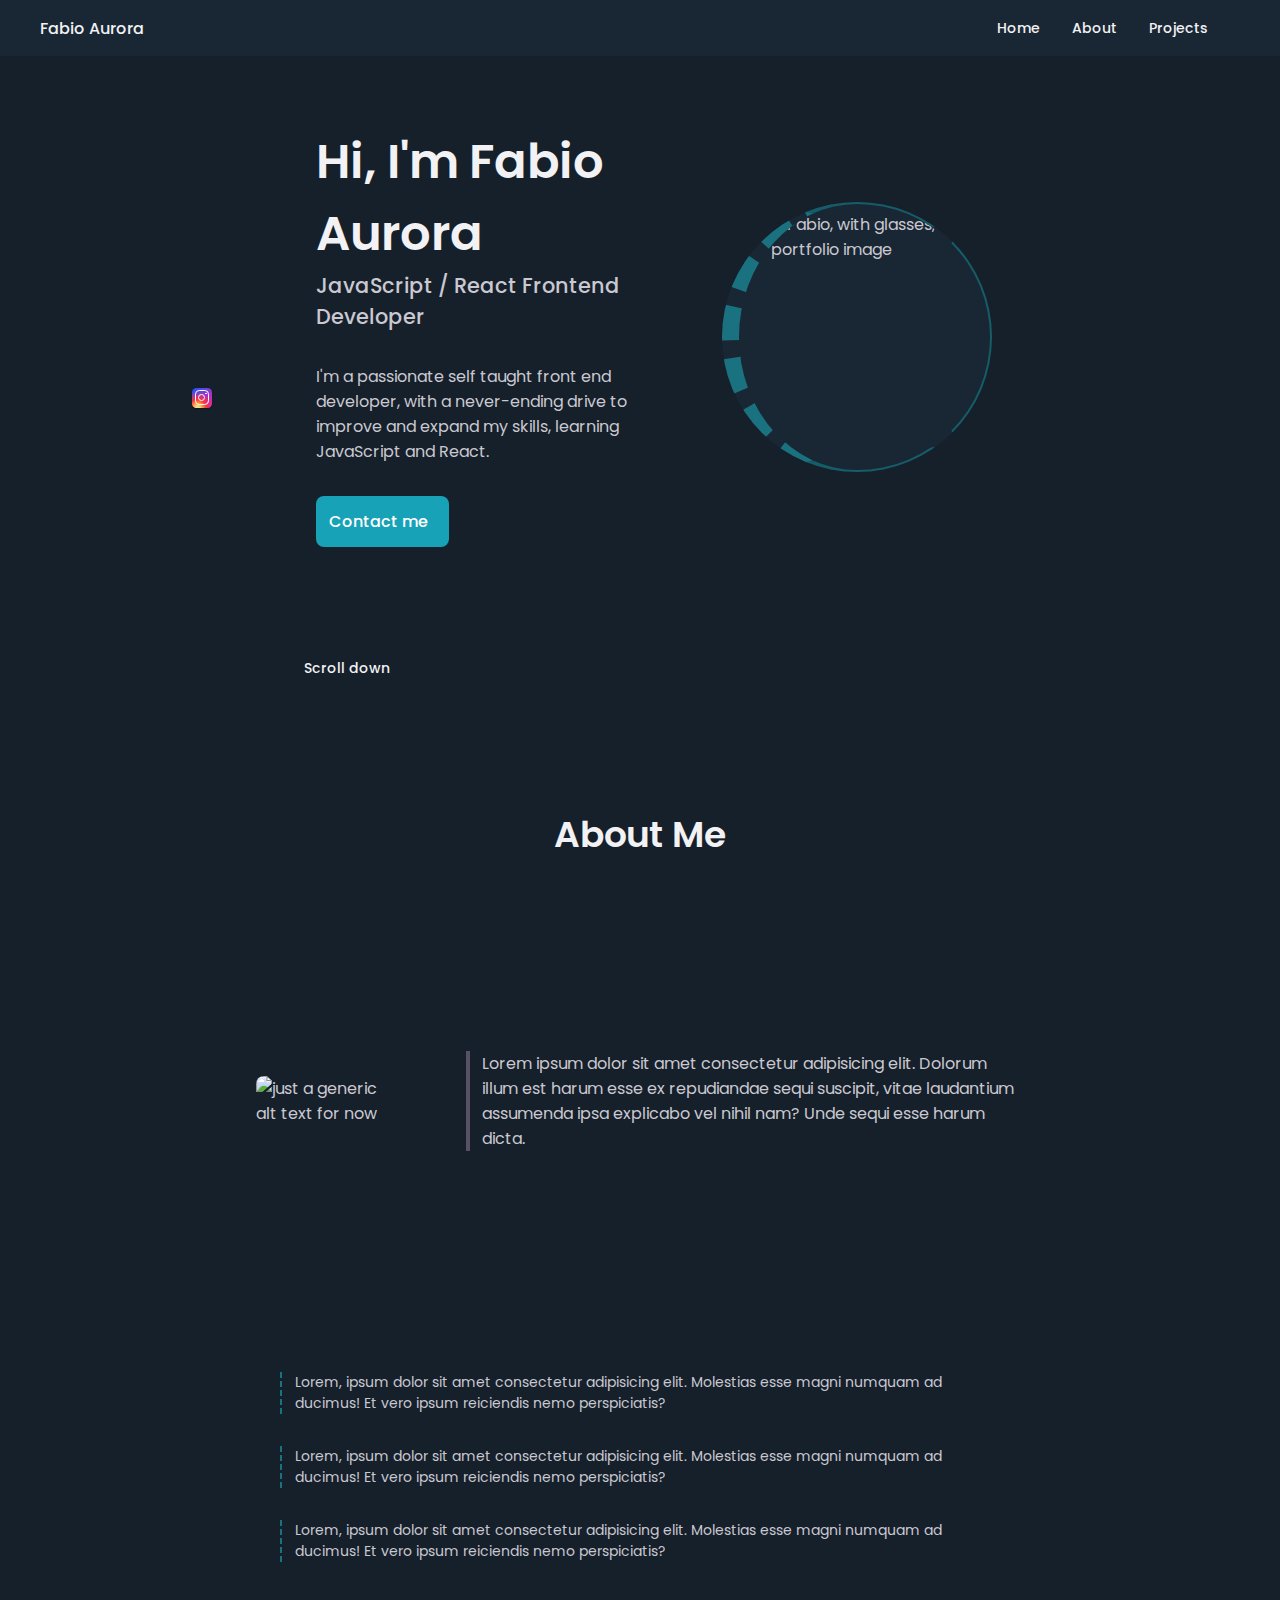
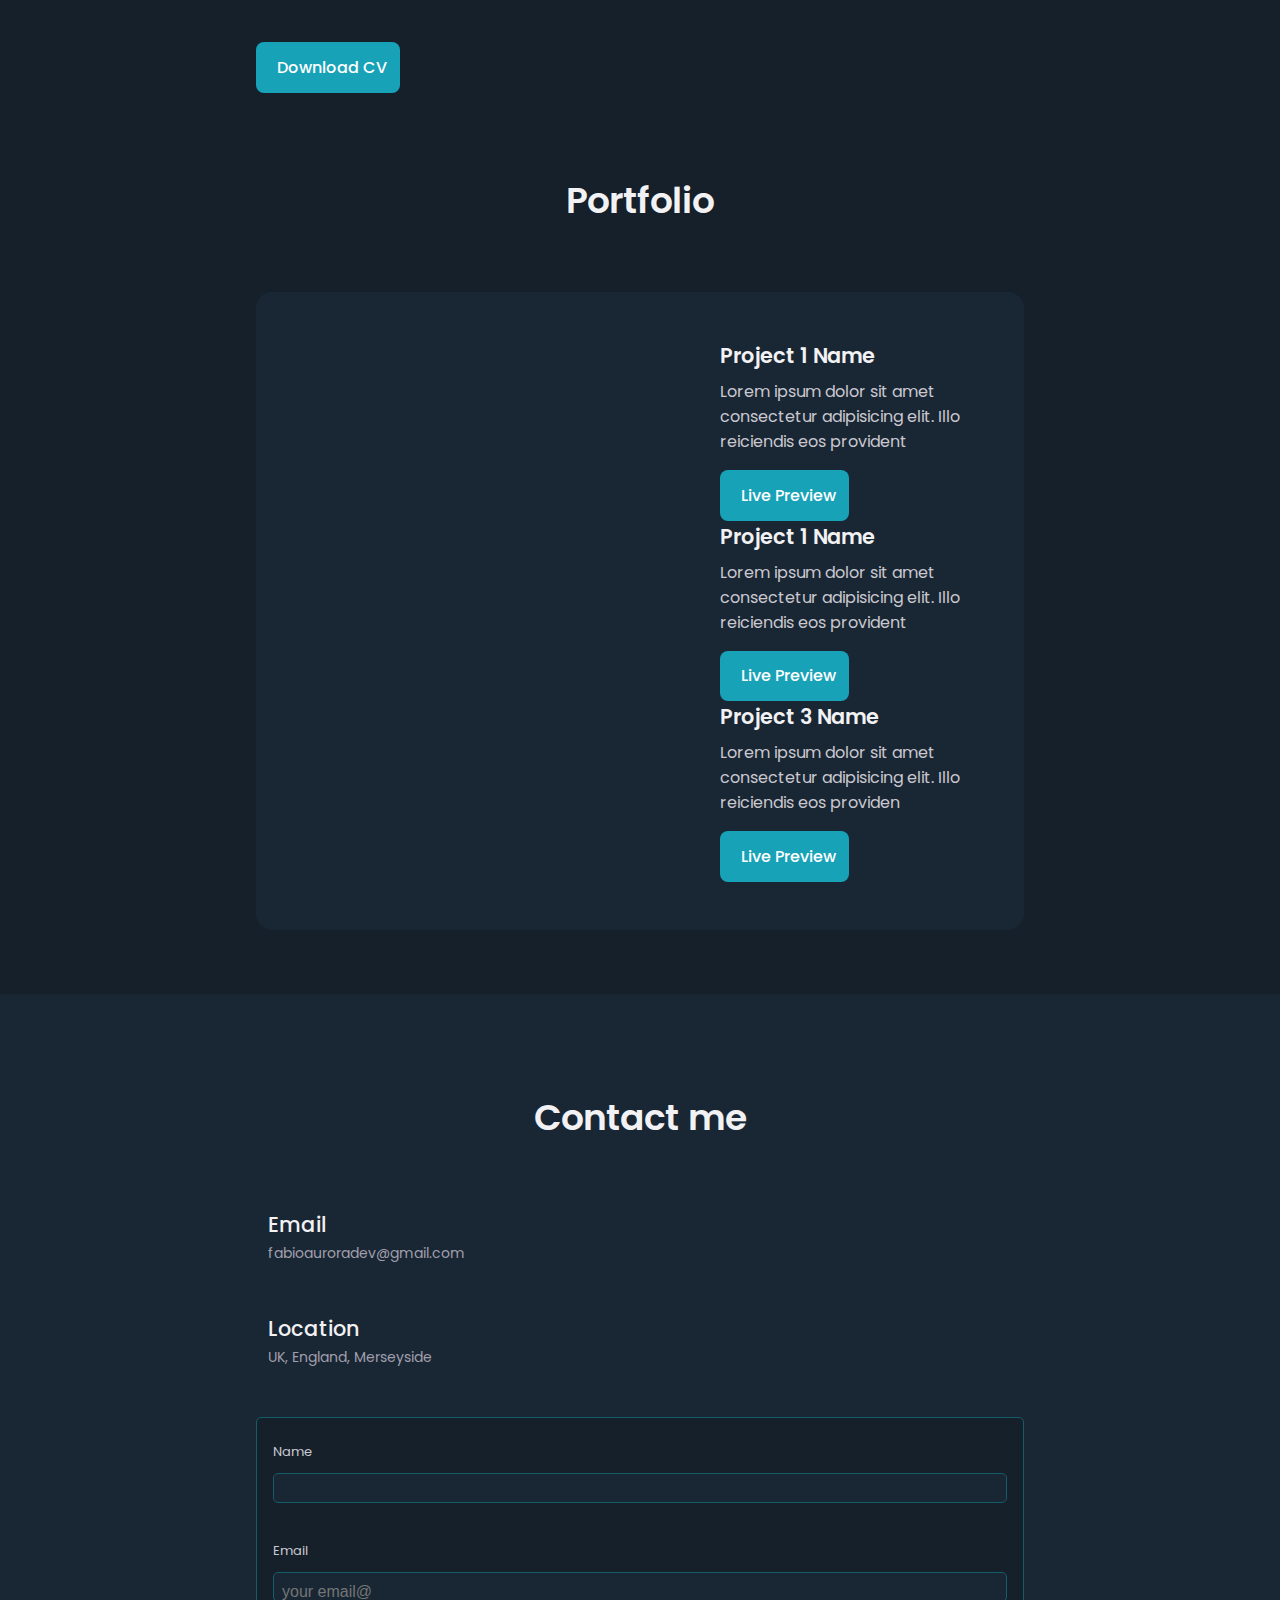
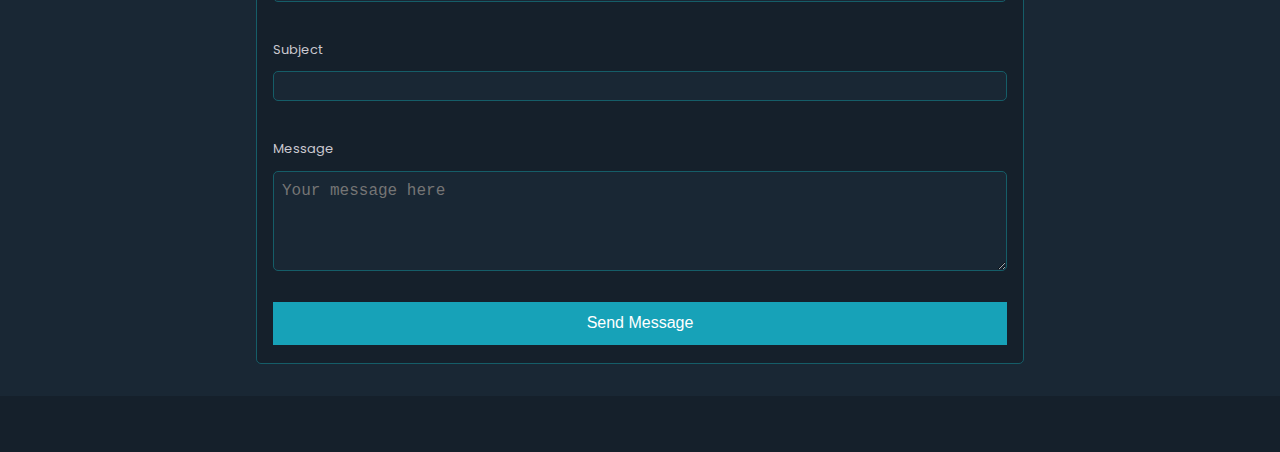
==== index.html @ a491e7ff "update on Navbar" ====
<!DOCTYPE html>
<html lang="en">
<head>
    <meta charset="UTF-8">
    <meta http-equiv="X-UA-Compatible" content="IE=edge">
    <meta name="viewport" content="width=device-width, initial-scale=1.0">

    <!-- ========== Unicons ========== -->
    <link rel="stylesheet" href="https://unicons.iconscout.com/release/v4.0.0/css/line.css">

    <!--========== swiper CSS ========== -->
    <link rel="stylesheet" href="css/swiper-bundle.min.css">

    <!-- ========== CSS ============ -->
    <link rel="stylesheet" href="css/style.css">

    <!-- ========== swipper JS =========== -->
    <script src="js/swiper-bundle.min.js" defer></script>

    <!-- ========== Custom JS ============ -->
    <script src="js/main.js" defer></script>

    <title>Fabio Aurora Portfolio</title>
</head>
<body>
<!-- ========== Header ========== -->
    <header class="header" id="header">
        <nav class="nav container">
            <a href="#" class="nav_logo">Fabio Aurora</a>

            <div class="nav_menu" id="nav-menu">
                <ul class="nav_list grid">
                    <li class="nav_item" id="home-link">
                        <a href="#home" class="nav_link">
                            <div class="nav_icon_border">
                                <i class="uil uil-estate nav_icon"></i>
                            </div>
                            Home
                        </a>
                    </li>
                    <li class="nav_item" id="about-link">
                        <a href="#about" class="nav_link">
                            <div class="nav_icon_border">
                                <i class="uil uil-user nav_icon"></i>
                            </div>
                            About
                        </a>
                    </li>
                    <li class="nav_item" id="projects-link">
                        <a href="#projects" class="nav_link">
                            <div class="nav_icon_border">
                                <i class="uil uil-scenery nav_icon"></i>
                            </div>
                            Projects
                        </a>
                    </li>
                    <li class="nav_item" id="contact-link">
                        <a href="#contact" class="nav_link" id="contact-link-a">
                            <div class="nav_icon_border
                            nav_contact-icon-border" id="nav-icon-border">
                                <i class="uil uil-envelope-alt nav_contact-icon nav_icon" id="nav-icon"></i>
                                <span class="contact-text">Contact</span>
                            </div>
                        </a>
                    </li>
                </ul>

                <i class="uil uil-times nav_close" id="nav-close"></i>

            </div><!-- nav_menu -->

            <div class="nav_btn">
                <div class="nav_toggle" id="nav-toggle">
                    <i class="uil uil-bars"></i>
                </div>
            </div>
        </nav>
    </header>

<!-- ====================== Main ====================== -->
    <main class="main">
    <!-- ================== Home Section ====================== -->
        <section class="home section" id="home">
            <div class="home_container container grid">
                <div class="home_content grid">
                    <div class="home_social-links">
                        <a href="#" target="_blank" class="home_social-icon home__social--linkedin">
                            <i class="uil uil-linkedin"></i>
                        </a>

                        <a href="https://github.com/FabioAurora" target="_blank" class="home_social-icon home__social--github" id="github-color">
                            <i class="uil uil-github"></i>
                        </a>

                        <a href="https://twitter.com/fabioaurora1" target="_blank" class="home_social-icon home__social-twitter">
                            <i class="uil uil-twitter"></i>
                        </a>

                        <a href="https://www.instagram.com/FabioAuroraDev/" target="_blank" class="home_social-icon logo-preview">
                            <div class="instagram-logo"><div><div></div><div></div></div></div>
                        </a>

                    </div><!-- home__social-links -->

                    <div class="home_img-container">
                        <img src="images/fabio-profile-novo.png" alt="Fabio, with glasses, portfolio image ">
                    </div>
                    <div class="home_data">
                        <h1 class="home_title">Hi, I'm Fabio Aurora</h1>
                        <h3 class="home_subtitle">JavaScript / React Frontend Developer</h3>
                        <p class="home_description">
                            I'm a passionate self taught front end developer, with a never-ending drive to improve and expand my skills, learning JavaScript and React.
                        </p>
                        <a href='#contact' class="button button-flex">
                            Contact me <i class="uil uil-message button_icon"></i>
                        </a>
                    </div> <!-- home__data -->

                </div><!-- home__content -->
                <div class="home_scroll">
                    <a href="#about" class="home_scroll-button button-flex">
                        <i class="uil uil-mouse-alt home_scroll-mouse"></i>
                        <span class="home_scroll-name">Scroll down</span>
                        <i class="uil uil-arrow-down home_scroll-arrow"></i>
                    </a>
                </div>
            </div> <!-- home__container -->
        </section> <!-- home section -->

    <!-- ========== About Me ========== -->
        <section class="about section" id="about">
            <h2 class="section_title">About Me</h2>

            <div class="about_container container grid" id="about-container">

                <div class="about_data">
                    <div class="about_data-info" id="data-info">
                        <img class="about_section-img" src="images/fabio-about.jpg" alt="just a generic alt text for now">
                        <div id="p-wrapper">
                            <p class="about_introduction">Lorem ipsum dolor sit amet consectetur adipisicing elit. Dolorum illum est harum esse ex repudiandae sequi suscipit, vitae laudantium assumenda ipsa explicabo vel nihil nam? Unde sequi esse harum dicta.</p>
                        </div>
                    </div>

                    <div class="about_skills">
                        <div >
                            <i class="uil uil-html5 about_skills-icon"></i>
                            <p class="about_skills-description">
                                Lorem, ipsum dolor sit amet consectetur adipisicing elit. Molestias esse magni numquam ad ducimus! Et vero ipsum reiciendis nemo perspiciatis?
                            </p>
                        </div>
                        <div>
                            <i class="uil uil-css3-simple about_skills-icon"></i>
                            <p class="about_skills-description">
                                Lorem, ipsum dolor sit amet consectetur adipisicing elit. Molestias esse magni numquam ad ducimus! Et vero ipsum reiciendis nemo perspiciatis?
                            </p>
                        </div>
                        <div>
                            <i class="uil uil-java-script about_skills-icon"></i>
                            <p class="about_skills-description">
                                Lorem, ipsum dolor sit amet consectetur adipisicing elit. Molestias esse magni numquam ad ducimus! Et vero ipsum reiciendis nemo perspiciatis?
                            </p>
                        </div>
                    </div>
                </div>

                <div class="about_data-button" id="data-button">
                    <a class="button" role="button">
                        <i class="uil uil-download-alt button_icon" id="download-btn"></i> Download CV
                    </a>
                </div>
            </div>
        </section>

    <!-- ========== Project Section ========== -->
        <section class="projects section" id="projects">
            <h2 class="section_title">Portfolio</h2>

            <div class="projects_container container swiper">
                <div class="swiper-wrapper">

                    <!-- ========== Project Section 1 ========== -->
                    <div class="projects_content grid swiper-slide">
                        <img src="images/project1.jpg" class="projects_img" alt="">

                        <div class="projects_data">
                            <h3 class="projects_title">Project 1 Name</h3>
                            <p class="projects_description">Lorem ipsum dolor sit amet consectetur adipisicing elit. Illo reiciendis eos provident</p>
                            <a href="#" class="button button-flex button-small projects_button">
                                <i class="uil uil-external-link-alt preview_icon"></i> Live Preview
                            </a>
                        </div>
                    </div>

                    <!-- ========== Project Section 2 ========== -->
                    <div class="projects_content grid swiper-slide">
                        <img src="images/project2.jpg" class="projects_img" alt="">

                        <div class="projects_data">
                            <h3 class="projects_title">Project 1 Name</h3>
                            <p class="projects_description">Lorem ipsum dolor sit amet consectetur adipisicing elit. Illo reiciendis eos provident</p>
                            <a href="#" class="button button-flex button-small projects_button">
                                <i class="uil uil-external-link-alt preview_icon"></i> Live Preview
                            </a>
                        </div>
                    </div>

                    <!-- ========== Project Section 3========== -->
                    <div class="projects_content grid swiper-slide">
                        <img src="images/project3.jpg" class="projects_img" alt="">

                        <div class="projects_data">
                            <h3 class="projects_title">Project 3 Name</h3>
                            <p class="projects_description">Lorem ipsum dolor sit amet consectetur adipisicing elit. Illo reiciendis eos providen</p>
                            <a href="" class="button button-flex button-small projects_button">
                                <i class="uil uil-external-link-alt preview_icon"></i> Live Preview
                            </a>
                        </div>
                    </div>
                </div>
                <!-- ========== Navigation buttons ========== -->
                <div class="swiper-button-prev">
                    <i class="uil uil-angle-left-b swiper_pagination-icon"></i>
                </div>
                <div class="swiper-button-next">
                    <i class="uil uil-angle-right-b swiper_pagination-icon"></i>
                </div>
                <!-- ========== pagination ========== -->
                <div class="swiper-pagination"></div>
            </div>
        </section>

    <!-- ========== Contact ========== -->
    <section class="contact section" id="contact">
        <h2 class="section_title">Contact me</h2>

        <div class="contact_container container grid">
            <div class="contact_information">
                <i class="uil uil-envelope-alt contact_icon"></i>

                <div>
                    <h3 class="contact_title">Email</h3>
                    <span class="contact_subtitle">fabioauroradev@gmail.com</span>
                </div>
            </div>
            <div class="contact_information">
                <i class="uil uil-location-point contact_icon"></i>

                <div>
                    <h3 class="contact_title">Location</h3>
                    <span class="contact_subtitle">UK, England, Merseyside</span>
                </div>
            </div>

            <form action="https://formsubmit.co/fabioauroradeveloper@gmail.com" method="POST " class="contact_form grid" id="contact-form">
                <div class="contact_inputs grid">
                    <div class="contact_content">
                        <label for="name" class="contact_label">Name</label>
                        <input type="text" class="contact_input" id="name" name="name" required>
                    </div>
                    <div class="contact_content">
                        <label for="email" class="contact_label">Email</label>
                        <input type="email" class="contact_input" name="email" id="email" placeholder="your email@" required>
                    </div>
                </div>
                <div class="contact_content">
                    <label for="subject" class="contact_label">Subject</label>
                    <input type="text" class="contact_input" name="subject" id="subject">
                </div>
                <div class="contact_content">
                    <label for="" class="contact_label">Message</label>
                    <textarea name="message"  class="contact_input" placeholder="Your message here"></textarea>
                </div>

                <div>
                    <button type="submit" class="button button-flex" id="form-btn">Send Message</button>
                </div>
            </form>
        </div>
    </section>
    </main>
    <a href="#home" class="scrollup_btn" id="scrollUp-btn">
        <i class="uil uil-arrow-up scrollup_icon"></i>
    </a>

    <script
  src="https://code.jquery.com/jquery-3.6.0.min.js"
  integrity="sha256-/xUj+3OJU5yExlq6GSYGSHk7tPXikynS7ogEvDej/m4="
  crossorigin="anonymous"></script>
</body>
</html>
---- css/style.css ----
/* ========== Fonts ========== */
@import url('https://fonts.googleapis.com/css2?family=Poppins:wght@400;500;600&display=swap');

/* ========== Custom Properties / Css Variables ========== */
:root {
    /* ========== Paddings & margins ========= */
    --header-height: 3.5rem;
    --section-padding:  2rem 0 4rem;
    --m-1-5: 1.5rem;
    --mb-0-25: .25rem;
    --mb-0-5: .5rem;
    --mb-0-75: .75rem;
    --mb-1: 1rem;
    --mb-2: 2rem;
    --mb-2-5: 2.5rem;
    --mb-3: 3rem;


    /* ========== Font & typography ========== */
    --body-font: 'Poppins', sans-serif;

    --font-medium: 500;
    --font-bold: 600;

    /* ========== Fonts/icons size ========== */
    --bigger-font-size: 2rem;
    --title-h1: 1.5rem;
    --title-h2: 1.25rem;
    --title-h3: 1.2rem;
    --font-size: .94rem;
    --small-font-size: .81rem;
    --smaller-font-size:.75rem;
    --preview-font-size: 1.07rem;

    /* ========== Colors ========== */
    --main-bg-color: rgb(21, 32, 43);
    --secondary-bg-color: rgb(25, 39, 52);
    --title-color: rgb(242, 241, 243);
    --text-color: rgb(202, 200, 208);
    --text-color-light: rgb(162, 159, 173);

    --borderColor: rgb(21, 93, 104);
    --border-effect: rgb(26, 114, 128);

    --button-color: rgb(23, 162, 184);
    --button-color-alt: rgb(26, 114, 128);

    /* ========= Z-index ========== */
    --z-tooltip: 10;
    --z-fixed: 100;
    --z-modal: 1000;

    --scrollbar-color: rgb(115, 108, 137);
    --scrollbar-thumb: rgb(86, 81, 103);
    --scrollbar-thumb-light: rgb(174, 169, 188);

}

/* ========= font Size for large Screens */
@media screen and (min-width: 968px) {
    :root {
    --bigger-font-size: 3rem;
    --title-h1: 2.25rem;
    --title-h2: 1.5rem;
    --title-h3: 1.3rem;
    --font-size: 1rem;
    --small-font-size: .875rem;
    --smaller-font-size:.813rem;
    --preview-font-size: 1.13rem;
    }
}

/* ========== -webkits Scrollbar ========== */
::-webkit-scrollbar {
    background-color: var(--scrollbar-color);
    width: .8rem;
    border-radius: .5rem;
}

::-webkit-scrollbar-thumb {
    background-color: var(--scrollbar-thumb);
    border-radius: .5rem;
}

::-webkit-scrollbar-thumb:hover {
    background-color: var(--scrollbar-thumb-light);
}

/* ========== Base Css ========== */
* {
    margin: 0;
    padding: 0;
    box-sizing: border-box;
}

html {
    scroll-behavior: smooth;
}

body {
    margin: 0 0 var(--header-height) 0;
    background-color: var(--main-bg-color);
    color: var(--text-color);
    font-family: var(--body-font);
    font-size: var(--font-size);
}

h1, h2, h3 {
    color: var(--title-color);
    font-weight: var(--font-bold);
}


a {
    text-decoration: none;
}

ul {
    list-style: none;
}

img {
    max-width: 100%;
    height: auto;
}


/* ========== Reusable Classes ========== */
.section {
    padding: var(--section-padding);
}

.section_title {
    font-size: var(--title-h1);
    margin-bottom: 4rem;
}


.section_title {
    text-align: center;
}

/* ========== Layout ========== */
.container {
    max-width: 768px;
    margin-left: var(--m-1-5);
    margin-right: var(--m-1-5);
}

.grid {
    display: grid;
    gap: 1.5rem;
}

.header {
    position: fixed;
    bottom: 0;
    left: 0;
    z-index: var(--z-fixed);
    width: 100%;
    background-color: var(--secondary-bg-color);
}

/* ========== Navigation ========== */
.nav {
    display: flex;
    justify-content: space-between;
    align-items: center;
    max-width: 1200px;
    height: var(--header-height);
}

.nav_logo,
.nav_link,
.nav_toggle {
    color: var(--title-color);
    font-weight: var(--font-medium);
}

.nav_list {
    grid-template-columns: repeat(3, 1fr);
    gap: 2rem;
    place-items: center;
    grid-template-areas: 'home about projects'
                         ' contact contact contact';
}

#home-link {
    grid-area: home;
}
#about-link {
   grid-area: about;
}
#projects-link {
    grid-area: projects;
}
#contact-link {
    grid-area: contact;
}

.nav_logo:hover,
.nav_toggle:hover {
    color: var(--button-color);
}

.nav_toggle {
    font-size: 1.2rem;
    cursor: pointer;
}

.nav_link {
    display: flex;
    flex-direction: column;
    place-items: center;
    font-size: var(--small-font-size);
    font-weight: var(--font-medium);
    width:fit-content;
}

.nav_icon_border {
    width: 60px;
    height: 60px;
    box-shadow: 0 -1px 4px rgba(23,162, 184, .65);
    border-radius: 50%;
    display: flex;
    align-items: center;
    justify-content: center;
    margin-bottom: var(--mb-0-5);
}

.nav_link:hover .nav_icon_border {
    color: var(--button-color);
    box-shadow: 0 4px 4px  rgba(23, 162, 184, .55);
    border: 2px solid rgba(21, 32, 43, .35);
    transform: translateY(-3px);
}

.nav_contact-icon-border {
    border-radius: .5rem;
    padding: 0 6rem;
}
.nav_contact-icon {
    margin-right: .5rem;
}
/* ===== adding green color in the envelop icon on hover with JS */
.envelope {
    color: green;
}

.nav_icon,
.contact-text {
    font-size: 1.2rem;
}

.nav_close {
    position: absolute;
    bottom: .5rem;
    right: 1.5rem;
    color: var(--button-color);
    font-size: 1.5rem;
}

.nav_close:hover {
    color: var(--button-color-alt);
    transform: rotate(5deg);
}



/* ========== change background of header on scroll */
.scroll-header {
    box-shadow: 0 -2px 4px   rgb(21, 93, 104);

}

/* ========== Main =========== */
/* ========== Home =========== */
.home_container {
    gap: 1rem;
}

.home_content {
    grid-template-columns: .5fr 3fr;
    padding-top: 3.5rem;
    align-items: center;
}

.home_social-links {
    display: grid;
    grid-template-columns: 1fr;
    row-gap: 1rem;
}

.home_social-icon {
    width: max-content;
    height: 27px;
    font-size: 1.25rem;
    color: var(--button-color);
}
.home_social-icon:hover {
    transform: rotate(5deg) translateY(2px);
}

.home__social--github {
    color: #fff;
}
.home__social--github:hover {
    color: #BEBFC1;
}

.home__social-twitter {
    color: #1D9BF0;
}

.home__social--linkedin {
    color: #0A66C2;
}

/* ======= instagram logo  from  https://codepen.io/monir/pen/wGZWvB ===== */
.instagram-logo {
    position: relative;
    width: 20px;
    height: 20px;
    overflow: hidden;
    background: linear-gradient(145deg, #3051F1 10%, #C92BB7 70%) no-repeat;
    border-radius: 4.60966543px;
    box-shadow: 0px 0.14869888px 0.66914498px rgba(0, 0, 0, 0.25);
  }
  .instagram-logo:before {
    position: absolute;
    top: 0;
    left: 0;
    right: 0;
    bottom: 0;
    display: block;
    content: '';
    background: radial-gradient(circle farthest-corner at 28% 100%, #FCDF8F 0%, #FBD377 10%, #FA8E37 22%, #F73344 35%, rgba(247, 51, 68, 0) 65%) no-repeat;
  }
  .instagram-logo,
  .instagram-logo * {
    box-sizing: border-box;
  }
  .instagram-logo * {
    position: absolute;
    display: block;
  }
  .instagram-logo > div {
    top: 2.67657993px;
    left: 2.67657993px;
    width: 14.64684015px;
    height: 14.64684015px;
    border-radius: 4.23791822px;
    border: 1.26394052px #ffffff solid;
  }
  .instagram-logo > div > div:nth-child(1) {
    top: 2.34200743px;
    left: 2.34200743px;
    width: 7.43494424px;
    height: 7.43494424px;
    border-radius: 50%;
    border: 1.26394052px #ffffff solid;
  }
  .instagram-logo > div > div:nth-child(2) {
    display: block;
    width: 1.71003717px;
    height: 1.71003717px;
    background-color: #ffffff;
    border-radius: 50%;
    right: 1.26394052px;
    top: 1.26394052px;
  }




.home_img-container {
    position: relative;
    width: 200px;
    height: 200px;
    border: 2px double var(--borderColor);
    border-radius: 50%;
    border-inline-start: 1.1rem dashed var(--border-effect);
    background-color: var(--secondary-bg-color);
    overflow: hidden;

}

.home_img-container img {
    position: absolute;
    left: 1rem;
    bottom: -24px;
    width: 170px;
}

.home_blob-img {
    width: 170px;
}

.home_data {
    grid-column: 1/3;
}

.home_title {
    font-size: var(--bigger-font-size);
    font-weight: var(--font-bold);
}

.home_subtitle {
    font-size: var(--title-h3);
    color: var(--text-color);
    font-weight: var(--font-medium);
    margin-bottom: var(--mb-0-75);
}

.home_description {
    margin-top: var(--mb-2);
    margin-bottom: var(--mb-2);
}

/* scroll down button */
.home_scroll {
    display: none;
}

.home_scroll-button {
    color: var(--button-color);
    transition: .3s;
}

.home_scroll-button:hover {
    transform: translateY(0.25rem);
}

.home_scroll-mouse {
    font-size: 2rem;
}

.home_scroll-name {
    font-size: var(--small-font-size);
    color: var(--title-color);
    font-weight: var(--font-medium);
    margin-right: var(--mb-0-25);
}

.home_scroll-arrow {
    font-size: 1.25rem;
}

/* ========== buttons ========== */
.button {
    display: inline-block;
    background-color: var(--button-color);
    color: #fff;
    padding: .8rem;
    font-weight: var(--font-medium);
    border-radius: .5rem;
}

#form-btn {
    width: 100%;
    border: none;
    border-radius: 0;
    font-size: var(--font-size);
    cursor: pointer;
    justify-content: center;
}

.button:hover {
    background-color: var(--button-color-alt);
}

.button_icon {
    font-size: .8rem;
    margin-left: var(--mb-0-5);
    transition: .3s;
}

.button-flex {
    display: inline-flex;
    align-items: center;
}

#download-btn {
    margin-right: .5rem;
    margin-left: 0;
}

.scrollup_btn {
    display: flex;
    flex-direction: column;
    position: fixed;
    right: 1rem;
    bottom: -20%;
    background-color: rgba(23, 162, 184, .1);
    z-index: var(--z-tooltip);
    padding: 0 .3rem;
    border-radius: .4rem;
    transition: .4s;
}

.show_scroll-btn {
    bottom: 5rem;
}

.scrollup_btn:hover {
    background-color: rgba(23, 162, 184, .3);
}

.scrollup_icon {
    font-size: 1.75rem;
    color: rgba(255, 255, 255, .7);
    padding: -2px;
}

.scroll_up:hover .scrollup_icon {
    transform: translateY(-2px);
}

/* ========== about section =========== */

.about_data-info {
    display: flex;
    flex-direction: column;
    gap: 1.2rem;
}

.about_introduction,
.about_skills {
    margin-bottom: var(--mb-2-5);
}

.about_section-img {
    width: 200px;
    justify-self: center;
    align-self: center;
    border-radius: .5rem;
}

.about_skills div {
    display: flex;
    padding: 1rem 1rem;
    padding-left: 0;
}

.about_skills-icon {
    font-size: 2.5rem;
    margin-right: 1.5rem;
    align-self: center;
    color: var(--button-color);
}

.about_skills-description {
    font-size: var(--small-font-size);
}

.about_data-button {
    display: flex;
    justify-content: center;
}

/* ========== Projects section ========== */
.projects_container {
    overflow: initial;
}

.projects_content {
    padding: 0 1.5rem;
}

.projects_img {
    width: 265px;
    justify-self: center;
    border-radius: .5rem;
}

.projects_title {
    font-size: var(--title-h3);
    margin-bottom: var(--mb-0-5);
}

.projects_description {
    margin-bottom: var(--mb-1);
}

.live_preview {
    color: var(--button-color);
    font-weight: var(--font-medium);
    font-size: var(--preview-font-size);
    margin-top: .5rem;
}

.preview_icon {
    font-size: 1.35rem;
    margin-right: .5rem;
}

.projects_button:hover .button_icon {
    transform: translateX(.25rem);
}

/* ========== project section slide with Swiper =========== */
.swiper-button-prev::after,
.swiper-button-next::after {
    content: '';
}

.swiper-button-next {
    right: -.5rem;
}

.swiper-button-prev {
    left: -.5rem;
}

.swiper_pagination-icon {
    font-size: 2rem;
    color: var(--button-color);
}

.swiper-horizontal > .swiper-pagination-bullets {
    bottom: -2.2rem;
}

.swiper-pagination-bullet-active {
    background-color: var(--button-color);
}

/* ========== Contact Section ========== */

.contact {
    background-color: var(--secondary-bg-color);
}

.contact_container {
    row-gap: 3rem;
}

.contact_content {
    width: 100%;
}

.contact_information {
    display: flex;
}

.contact_icon {
    font-size: 2rem;
    color: var(--button-color);
    margin-right: .75rem;
}

.contact_title {
    font-size: var(--title-h3);
    font-weight: var(--font-medium);
}

.contact_subtitle {
    font-size: var(--small-font-size);
    color: var(--text-color-light);
}

/* ========= contact form ========= */
.contact_form {
    padding: .75rem 1rem 1.12rem;
    border: 1px solid var(--borderColor);
    border-radius: .313rem;
    background-color: var(--main-bg-color);
}

#contact-form .contact_label {
    font-size: var(--smaller-font-size);
    color: var(--text-color);
    line-height: 2.7rem;
}

.contact_input {
    width: 100%;
    border: 1px solid var(--borderColor);
    border-radius: .313rem;
    font-size: var(--font-size);
    color: var(--text-color);
    padding: .625rem .5rem 0;
    background-color: var(--secondary-bg-color);
}

.contact_content textarea {
    min-height: 100px;
}

/* ========== Media Queries ========== */
/* ========== Mobile ========== */
@media screen and (max-width: 375px) {
    .nav {
        padding: 0 .5rem;
    }
    .section {
        text-align: center;
    }

    .container {
        margin-left: 0;
        margin-right: 0;
    }

    .home,
    .projects,
    .about_introduction {
        margin-left: 1rem;
        margin-right: 1rem;
    }

    .nav_menu {
        padding: 2rem .25rem 4rem;
    }
    .nav_list {
        column-gap: 0;
    }
    .nav_close {
    right: .3rem;
    }

    .home_content {
        grid-template-columns: .25 3fr;
        padding-top: .5rem;
    }
    .home_img-container {
        width: 180px;
        height: 180px;
    }
    .home_img-container img {
        width: 150px;
    }
    .home_title {
        font-size: 1.45rem;
        padding-bottom: .6rem;
    }
    .home_subtitle {
        font-size: 1.1rem;
        padding-bottom: .2rem;
    }

    #about {
        background-color: var(--secondary-bg-color);
    }
    .about_introduction {
        margin-top: 1.1rem;
    }
    .about_skills div {
        flex-direction: column;
        padding: 2rem .7rem;
        border-top: 1px solid var(--borderColor);
        margin-bottom: var(--mb-0-75);
    }
    .about_skills div:last-child {
        border-bottom: 1px solid var(--borderColor);
    }
    .about_skills-icon {
        margin-bottom: var(--mb-0-5);
        margin-right: .7rem;
    }
    .about_skills-description {
        margin-bottom: var(--mb-0-5);
    }


    .projects_container {
        text-align: center;
    }

    .projects_img {
        width: 270px;
        height: 160px;
    }

    .swiper-button-next {
        right: -.8rem;
        top: 6rem;
    }

    .swiper-button-prev {
        left: -.8rem;
        top: 6rem;
    }
    .contact_form {
        text-align: left;
        border-left: none;
        border-right: none;
    }
    .contact_icon {
        display: none;
    }
    .contact_information {
        justify-content: center;
    }
}

/* ========== medium size screens ========== */
@media screen and (max-width: 767px) {
    .nav_menu {
        position: fixed;
        bottom: -150%;
        left: 0;
        width: 100%;
        padding: 2rem 1.5rem 2rem;
        box-shadow: 0 -1px 4px rgba(23, 162, 184, .45);
        border-top-left-radius: 1.5rem;
        border-top-right-radius: 1.5rem;
        background-color: var(--secondary-bg-color);
        transition: .3s;
    }
    /* adding this class with JS to open the menu in small screens */
.open_menu {
    bottom: 0;
}
}
@media screen and (min-width: 568px) {
    .section {
        padding-top: 2.2rem;
    }
    .home_content {
        grid-template-columns: max-content 1fr 1fr;
        padding-top: 0;
    }

    .home_data {
        grid-column: initial;
    }

    .home_img-container {
        order: 1;
        justify-self:center;
    }

    .about_data-info {
        display: flex;
        flex-direction: row;
        justify-content: center;
        align-items: center;
    }
    .about_introduction {
        padding-left: .7rem;
        margin-left: .5rem;
        margin-bottom: 0;
        border-inline-start: 4px solid rgb(86, 81, 103);
    }
    .about_skills {
        margin-top: 5rem;
    }
    .about_skills div {
        place-items: center;
    }
    .about_skills-description {
        border-left: 2px dashed var(--border-effect);
        padding-left: .8rem;
    }

    .swipper-pagination{
        margin-bottom: var(--mb-1);
    }

    .projects_content {
        grid-template-columns: repeat(2, 1fr);
    }
}

@media screen and (min-width: 768px) {
    .section {
        padding: 6rem 0 2rem;
    }
    .section_title {
        margin-bottom: 4rem;
    }

    .header {
        top: 0;
        bottom: initial;
    }

    .header {
        padding: 0 1rem;
    }

    .nav_icon,
    .nav_icon_border,
    .nav_close,
    .nav_toggle {
        display: none;
    }
    .nav_menu {
        margin-left: auto;
    }
    .nav_list {
        display: flex;
    }
    .contact-text {
        font-size: 1.15;
        color: var(--button-color);
    }
    .nav_link:hover {
        border-bottom: 3px solid var(--borderColor);
        padding-bottom: .3rem;
        transition: .1s;
    }

    .home_content {
        margin-top: 1.9rem;
        padding-bottom: 5.5rem;
        column-gap: 2.5rem;
    }
    .home_img-container {
        width: 270px;
        height: 270px;
    }
    .home_img-container img {
        width: 220px;
        top: 8px;
        left: 32px;
    }
    .home_scroll {
        display: block;
    }
    .home_scroll-button {
        margin-left: 3rem;
    }

    .about_section-img {
        width: 350px;
    }
    .about_introduction {
        text-align: initial;
    }
    .about_skills {
        justify-content: space-between;
    }
    .about_data-button {
        justify-content: initial;
    }

    #p-wrapper {
        display: flex;
        flex-direction: column;
        height: 350px;
        justify-content: space-around;
    }
    #p-wrapper .about_data-button {
        padding-top: 3rem;
        padding-left: .7rem;
    }

    .projects {
        padding-top: 3rem;
        padding-bottom: 4rem;
    }

    .projects_content {
        align-items: center;
    }
    .projects_img {
        width: 320px;
    }
}


/* ======== larger screens =======  */
@media screen and (min-width: 1024px) {
    .container {
        margin-left: auto;
        margin-right: auto;
    }
    .home_social-links {
        transform: translateX(-4rem);
    }

    .about_data-info {
        gap: 5rem;
    }

    .projects_content {
        column-gap: 5rem;
    }
    .projects_container {
        background-color: var(--secondary-bg-color);
        border-radius: 1rem;
        padding: 3rem 2.5rem ;
    }
    .swiper-button-next {
        right: -3.5rem;
    }
    .swiper-button-prev {
        left: -3.5rem;
    }
    .swiper_pagination-icon {
        font-size: 3.5rem;
    }
}



/* ========= Landscape screens ==========*/

                /* ==== iPhone SE ===== */
@media (orientation: landscape) and (min-width: 667px) {
    .home {
        padding-top: 1.1rem;
    }
}

                /* ==== Galaxy Fold ===== */
@media (orientation: landscape) and (min-width: 717px) {
    .home {
        padding-top: 2.2rem;
    }
}

                /* ==== Samsung Galaxy s8+ ===== */
@media (orientation: landscape) and (min-width: 740px) {
    .home {
        padding-top: 1rem;
    }
}

                /* ==== iPhone 12 Pro ===== */
@media (orientation: landscape) and (min-width: 844px) {
    .home {
        padding-top: 2.5rem;
    }
}

                /* ==== iPad Air/ Mini ===== */
@media (orientation: landscape) and (min-width: 1024px) {
    .home {
        padding-top: 6rem;
    }
}

                /* ==== Surface Pro 7 ===== */
@media (orientation: landscape) and (min-width: 1368px) {
    .home {
        padding-top: 12rem;
    }
}
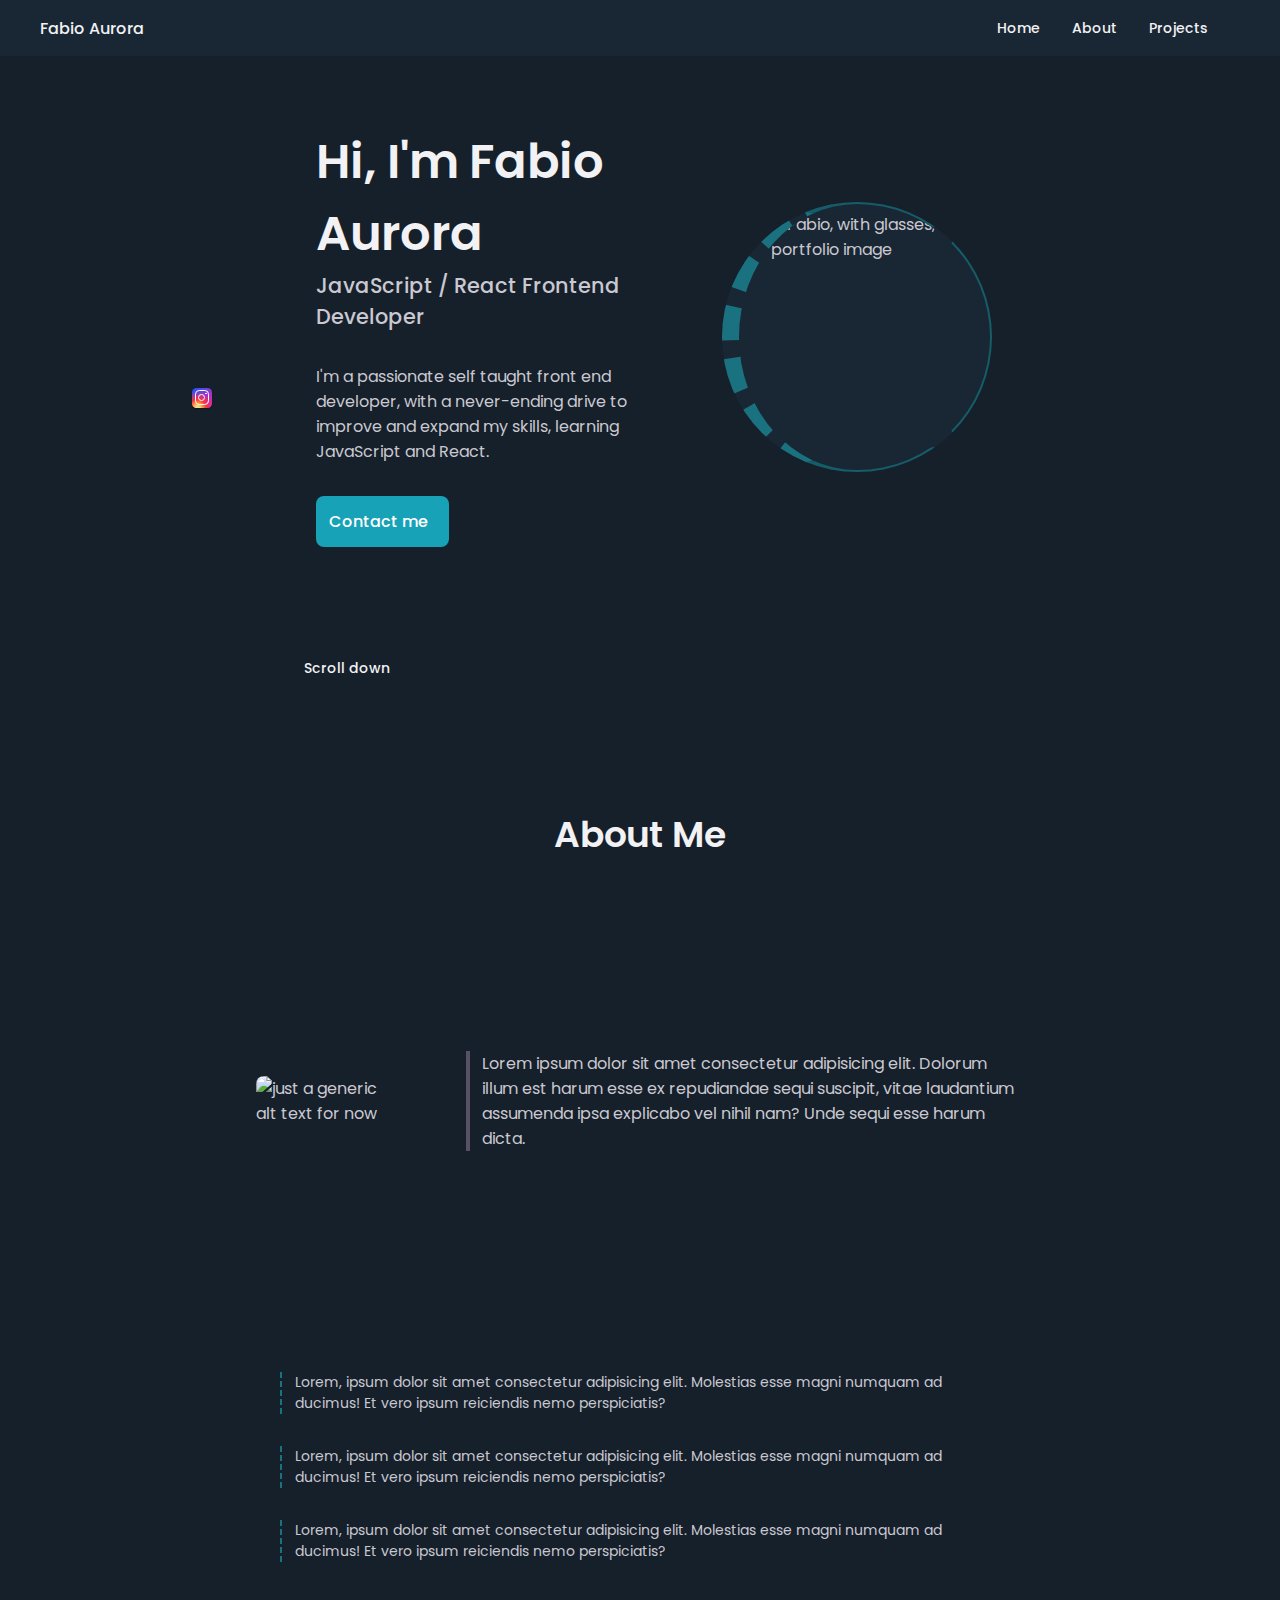
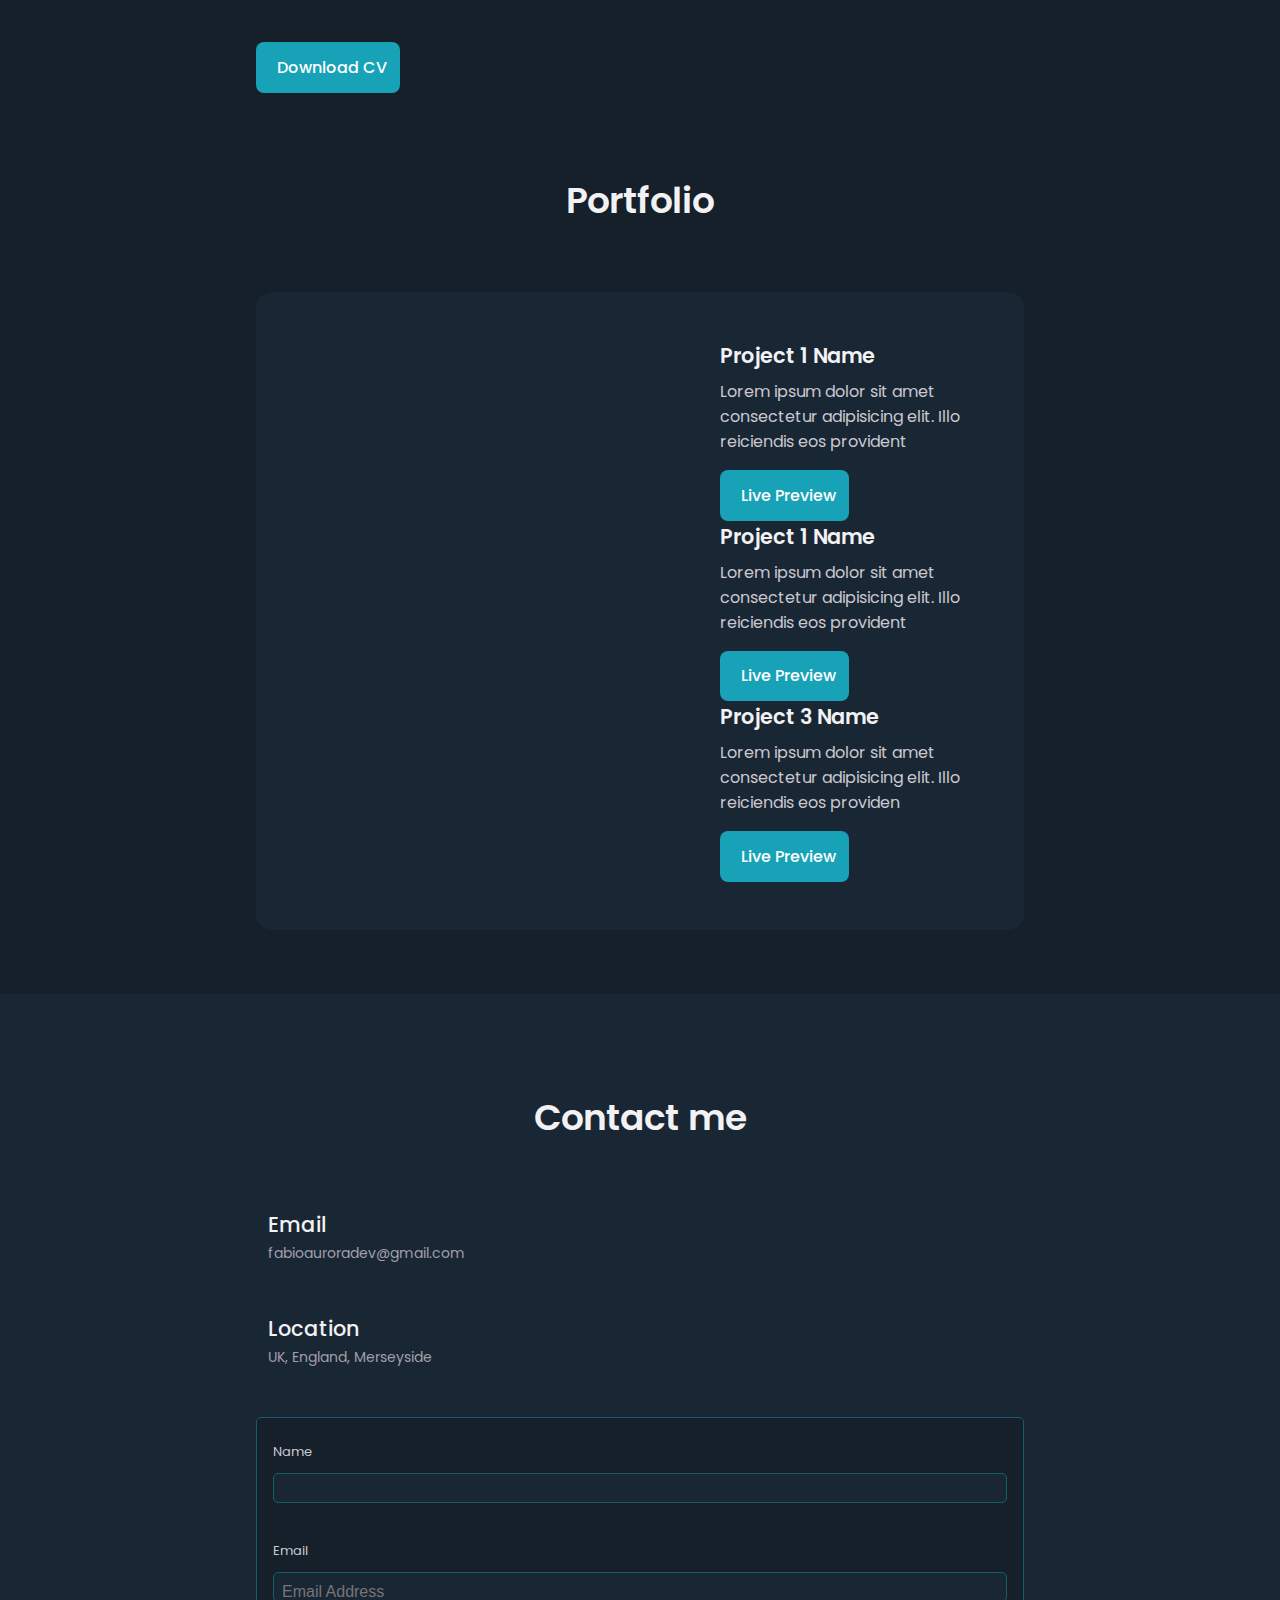
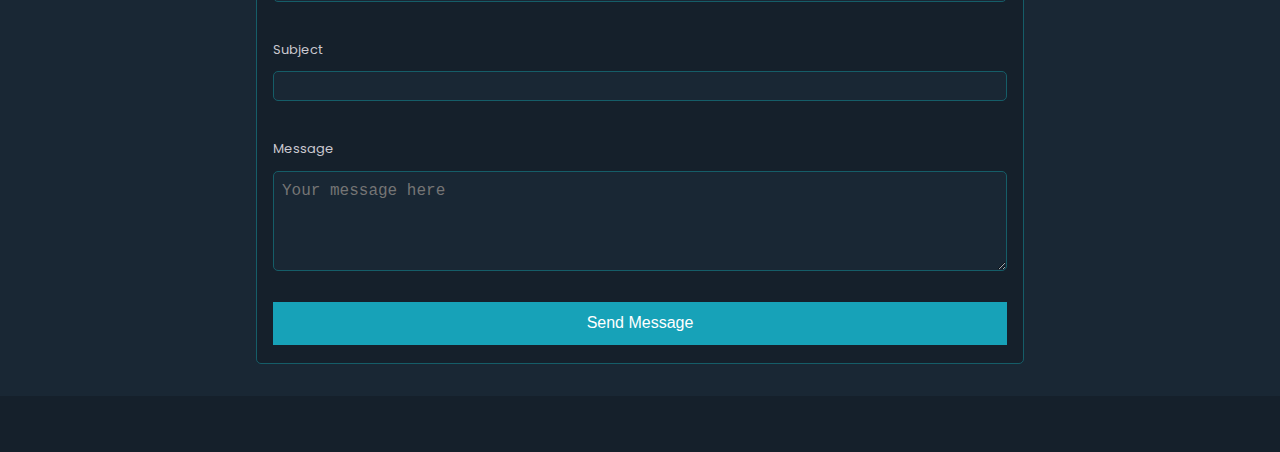
==== commit 7d4fa886: "Updated Form" ====
--- a/index.html
+++ b/index.html
@@ -251,25 +251,34 @@
                 </div>
             </div>
 
-            <form action="https://formsubmit.co/fabioauroradeveloper@gmail.com" method="POST " class="contact_form grid" id="contact-form">
+            <form action="https://formsubmit.co/fabioauroradev@gmail.com" method="POST " class="contact_form grid" id="contact-form">
+
                 <div class="contact_inputs grid">
                     <div class="contact_content">
                         <label for="name" class="contact_label">Name</label>
                         <input type="text" class="contact_input" id="name" name="name" required>
                     </div>
+
                     <div class="contact_content">
                         <label for="email" class="contact_label">Email</label>
-                        <input type="email" class="contact_input" name="email" id="email" placeholder="your email@" required>
-                    </div>
-                </div>
+                        <input type="email" class="contact_input" name="email" id="email" placeholder="Email Address" required>
+                    </div>
+
+                </div>
+
                 <div class="contact_content">
                     <label for="subject" class="contact_label">Subject</label>
                     <input type="text" class="contact_input" name="subject" id="subject">
                 </div>
+
                 <div class="contact_content">
                     <label for="" class="contact_label">Message</label>
                     <textarea name="message"  class="contact_input" placeholder="Your message here"></textarea>
                 </div>
+
+                <input type="hidden" name="_next" value="https://https://fabioaurora.github.io/Portfolio/thankyou.html">
+
+                <input type="hidden" name="_subject" value="New submission email!">
 
                 <div>
                     <button type="submit" class="button button-flex" id="form-btn">Send Message</button>
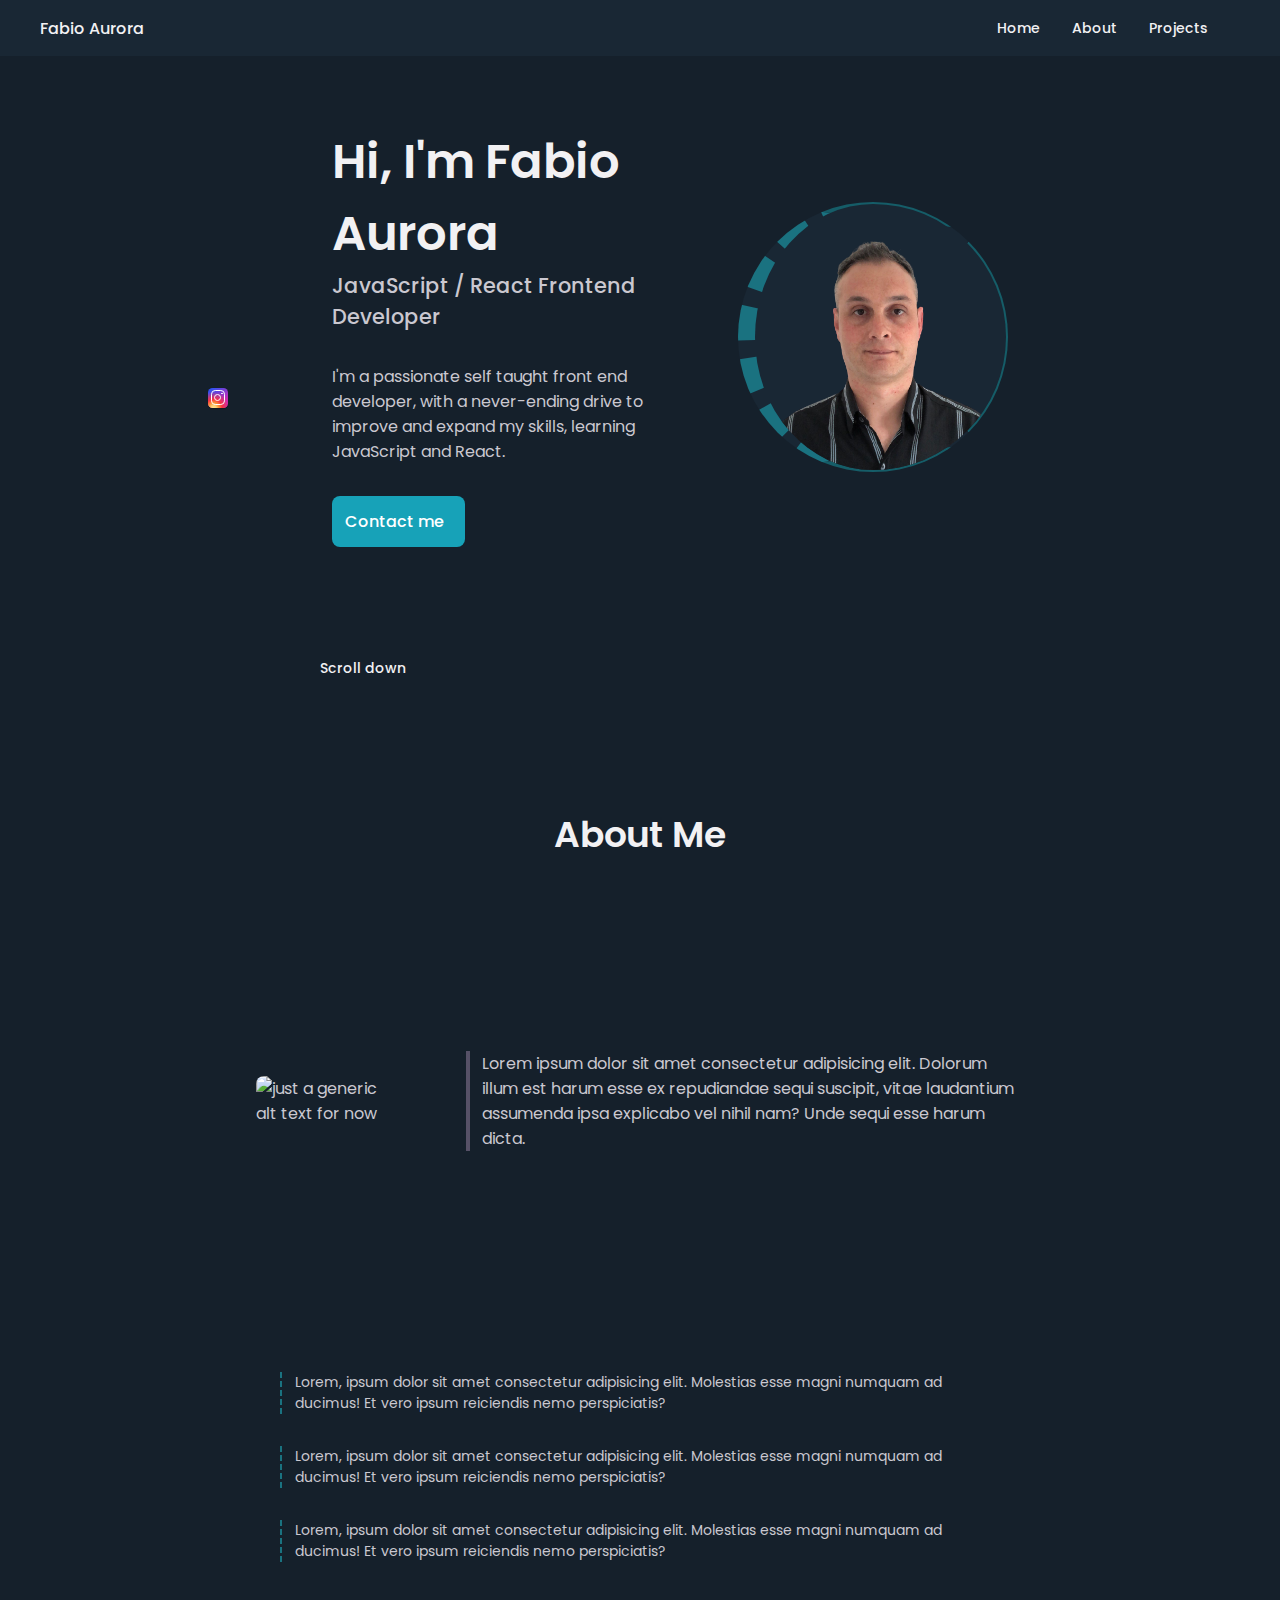
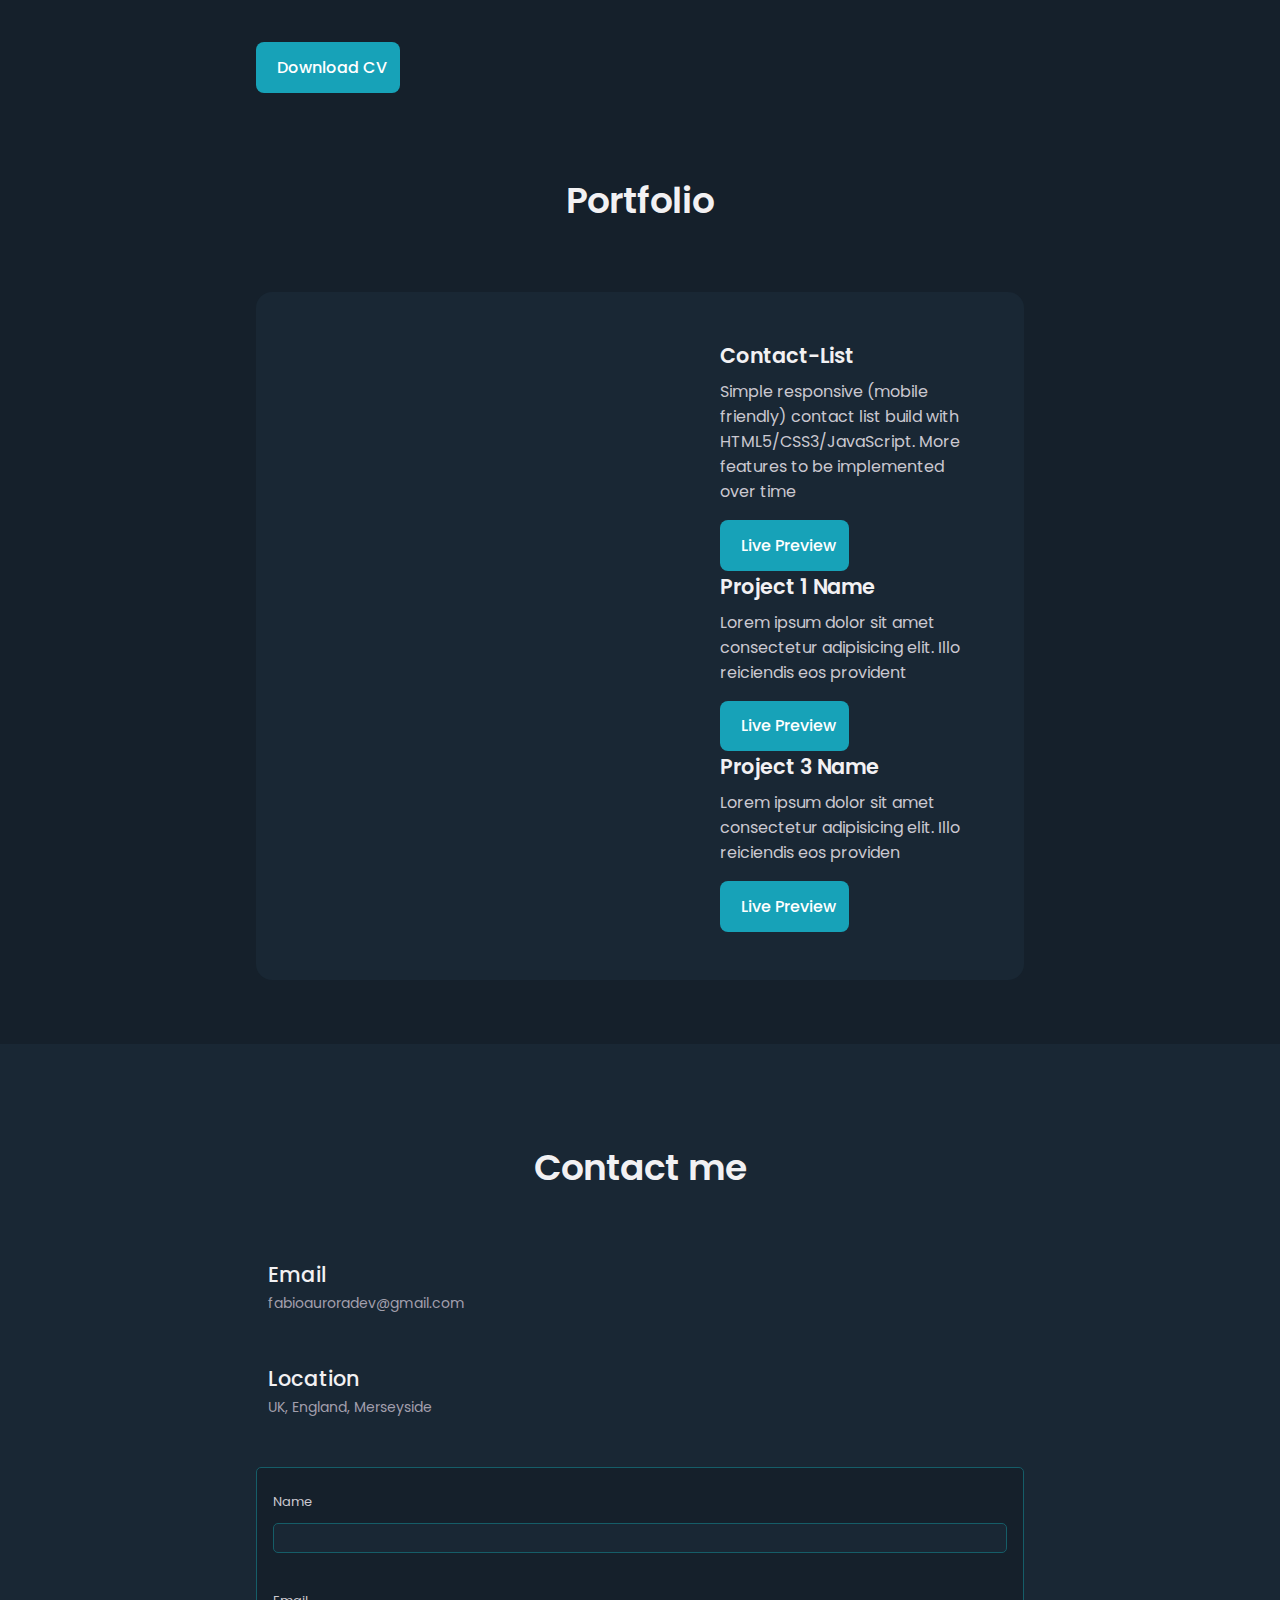
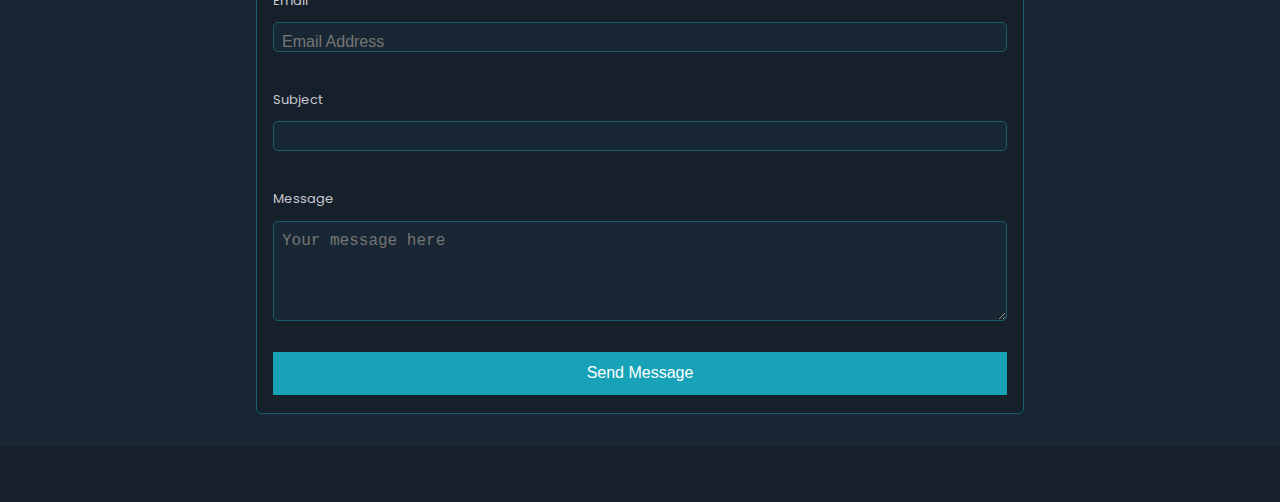
==== commit cd5b6aed: "changed the profile photo" ====
--- a/index.html
+++ b/index.html
@@ -13,12 +13,6 @@
 
     <!-- ========== CSS ============ -->
     <link rel="stylesheet" href="css/style.css">
-
-    <!-- ========== swipper JS =========== -->
-    <script src="js/swiper-bundle.min.js" defer></script>
-
-    <!-- ========== Custom JS ============ -->
-    <script src="js/main.js" defer></script>
 
     <title>Fabio Aurora Portfolio</title>
 </head>
@@ -59,7 +53,7 @@
                             <div class="nav_icon_border
                             nav_contact-icon-border" id="nav-icon-border">
                                 <i class="uil uil-envelope-alt nav_contact-icon nav_icon" id="nav-icon"></i>
-                                <span class="contact-text">Contact</span>
+                                <span class="contact-text" id="tester">Contact</span>
                             </div>
                         </a>
                     </li>
@@ -103,7 +97,7 @@
                     </div><!-- home__social-links -->
 
                     <div class="home_img-container">
-                        <img src="images/fabio-profile-novo.png" alt="Fabio, with glasses, portfolio image ">
+                        <img src="images/portolio-removebg-preview.png" alt="Fabio, with glasses, portfolio image ">
                     </div>
                     <div class="home_data">
                         <h1 class="home_title">Hi, I'm Fabio Aurora</h1>
@@ -183,9 +177,9 @@
                         <img src="images/project1.jpg" class="projects_img" alt="">
 
                         <div class="projects_data">
-                            <h3 class="projects_title">Project 1 Name</h3>
-                            <p class="projects_description">Lorem ipsum dolor sit amet consectetur adipisicing elit. Illo reiciendis eos provident</p>
-                            <a href="#" class="button button-flex button-small projects_button">
+                            <h3 class="projects_title">Contact-List</h3>
+                            <p class="projects_description">Simple responsive (mobile friendly) contact list build with HTML5/CSS3/JavaScript. More features to be implemented over time</p>
+                            <a href="https://fabioaurora.github.io/contact-list/" class="button button-flex button-small projects_button" target="_blank">
                                 <i class="uil uil-external-link-alt preview_icon"></i> Live Preview
                             </a>
                         </div>
@@ -251,7 +245,7 @@
                 </div>
             </div>
 
-            <form action="https://formsubmit.co/fabioauroradev@gmail.com" method="POST " class="contact_form grid" id="contact-form">
+            <form action="https://formsubmit.co/fabioauroradev@gmail.com" method="POST" class="contact_form grid" id="contact-form">
 
                 <div class="contact_inputs grid">
                     <div class="contact_content">
@@ -276,7 +270,7 @@
                     <textarea name="message"  class="contact_input" placeholder="Your message here"></textarea>
                 </div>
 
-                <input type="hidden" name="_next" value="https://https://fabioaurora.github.io/Portfolio/thankyou.html">
+                <input type="hidden" name="_next" value="https://fabioaurora.github.io/Portfolio/thankyou.html">
 
                 <input type="hidden" name="_subject" value="New submission email!">
 
@@ -291,9 +285,16 @@
         <i class="uil uil-arrow-up scrollup_icon"></i>
     </a>
 
+    <!-- ========== JQuery ========= -->
     <script
   src="https://code.jquery.com/jquery-3.6.0.min.js"
   integrity="sha256-/xUj+3OJU5yExlq6GSYGSHk7tPXikynS7ogEvDej/m4="
   crossorigin="anonymous"></script>
+
+  <!-- ========== swipper JS =========== -->
+  <script src="js/swiper-bundle.min.js"></script>
+
+  <!-- ========== Custom JS ============ -->
+  <script src="js/main.js"></script>
 </body>
 </html>--- a/css/style.css
+++ b/css/style.css
@@ -280,9 +280,9 @@
 }
 
 .home_content {
-    grid-template-columns: .5fr 3fr;
+    grid-template-columns: .5fr 1fr;
     padding-top: 3.5rem;
-    align-items: center;
+    place-items: center;
 }
 
 .home_social-links {
@@ -387,14 +387,10 @@
 
 .home_img-container img {
     position: absolute;
-    left: 1rem;
-    bottom: -24px;
+    bottom: -14px;
     width: 170px;
 }
 
-.home_blob-img {
-    width: 170px;
-}
 
 .home_data {
     grid-column: 1/3;
@@ -729,6 +725,7 @@
     }
     .home_img-container img {
         width: 150px;
+        left: 0;
     }
     .home_title {
         font-size: 1.45rem;
@@ -913,8 +910,7 @@
     }
     .home_img-container img {
         width: 220px;
-        top: 8px;
-        left: 32px;
+        left: 12px;
     }
     .home_scroll {
         display: block;
@@ -1016,6 +1012,7 @@
 @media (orientation: landscape) and (min-width: 740px) {
     .home {
         padding-top: 1rem;
+        margin-left: 2rem;
     }
 }
 
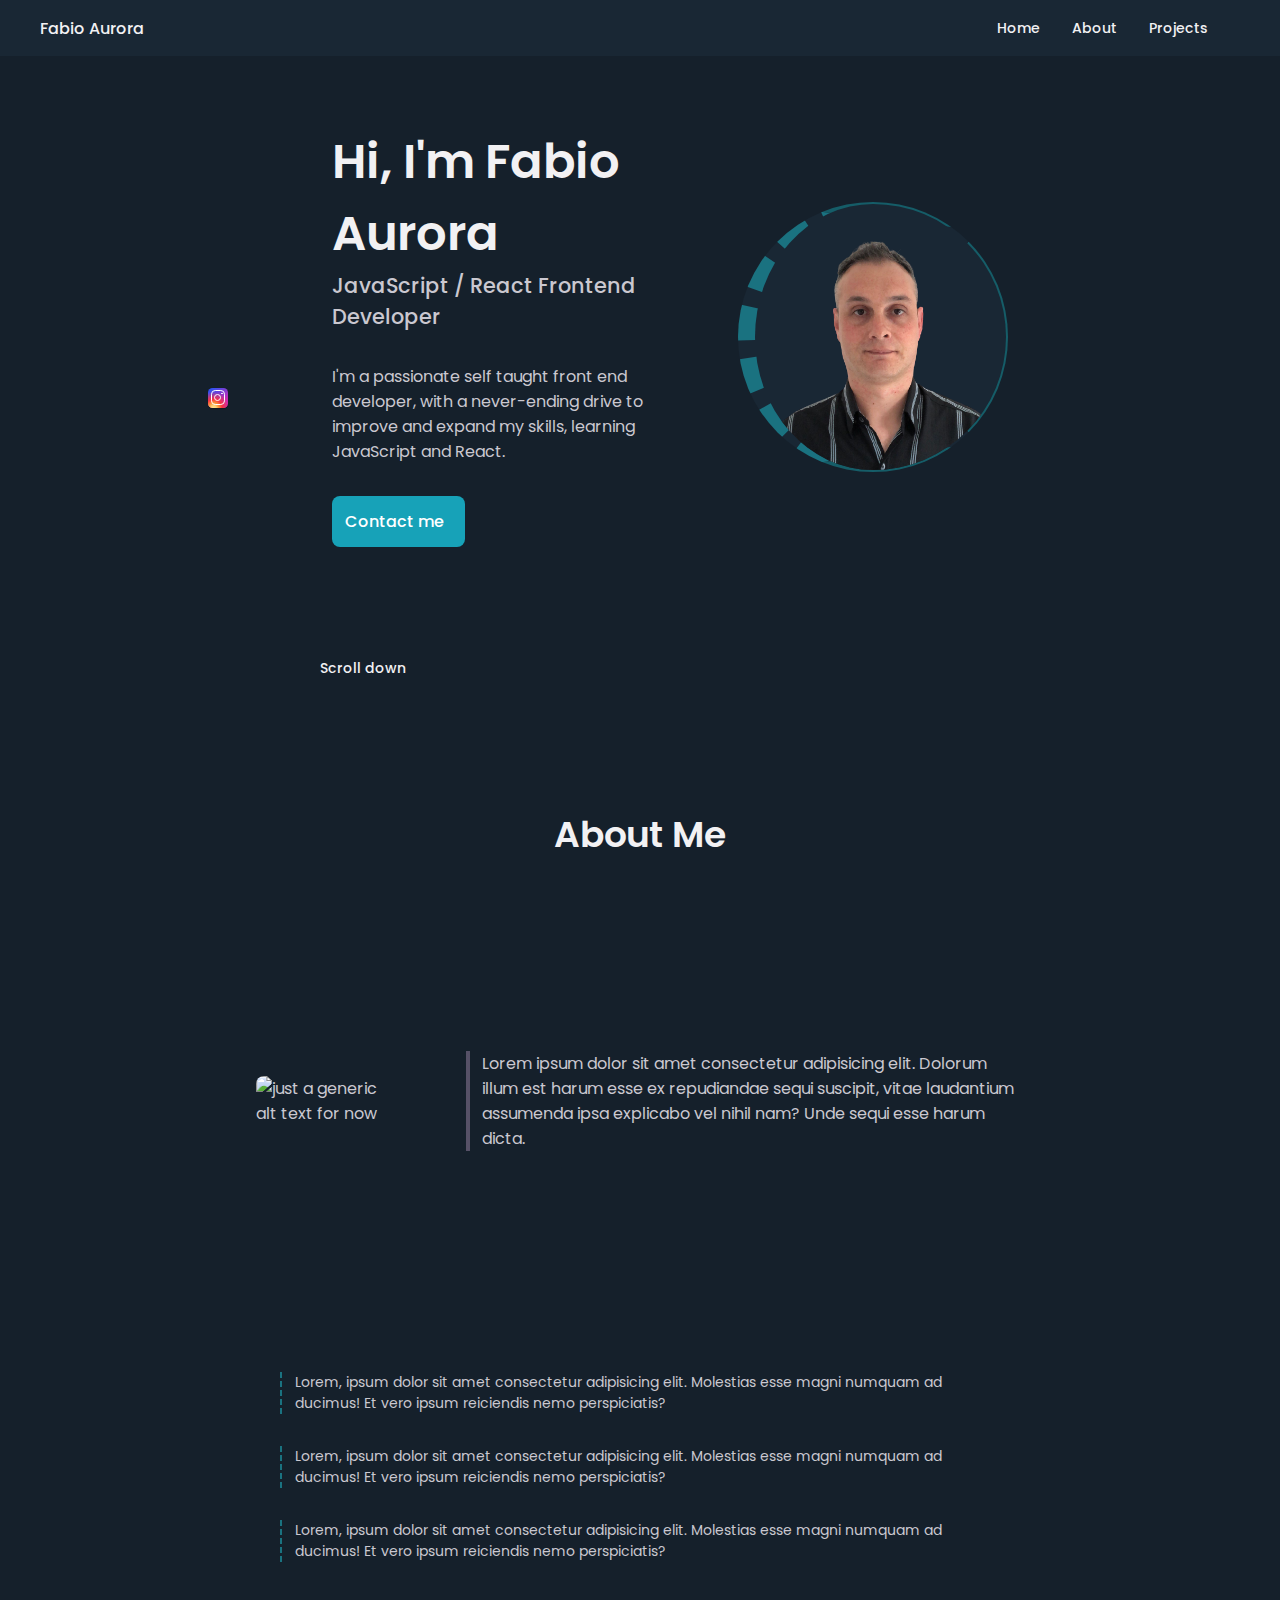
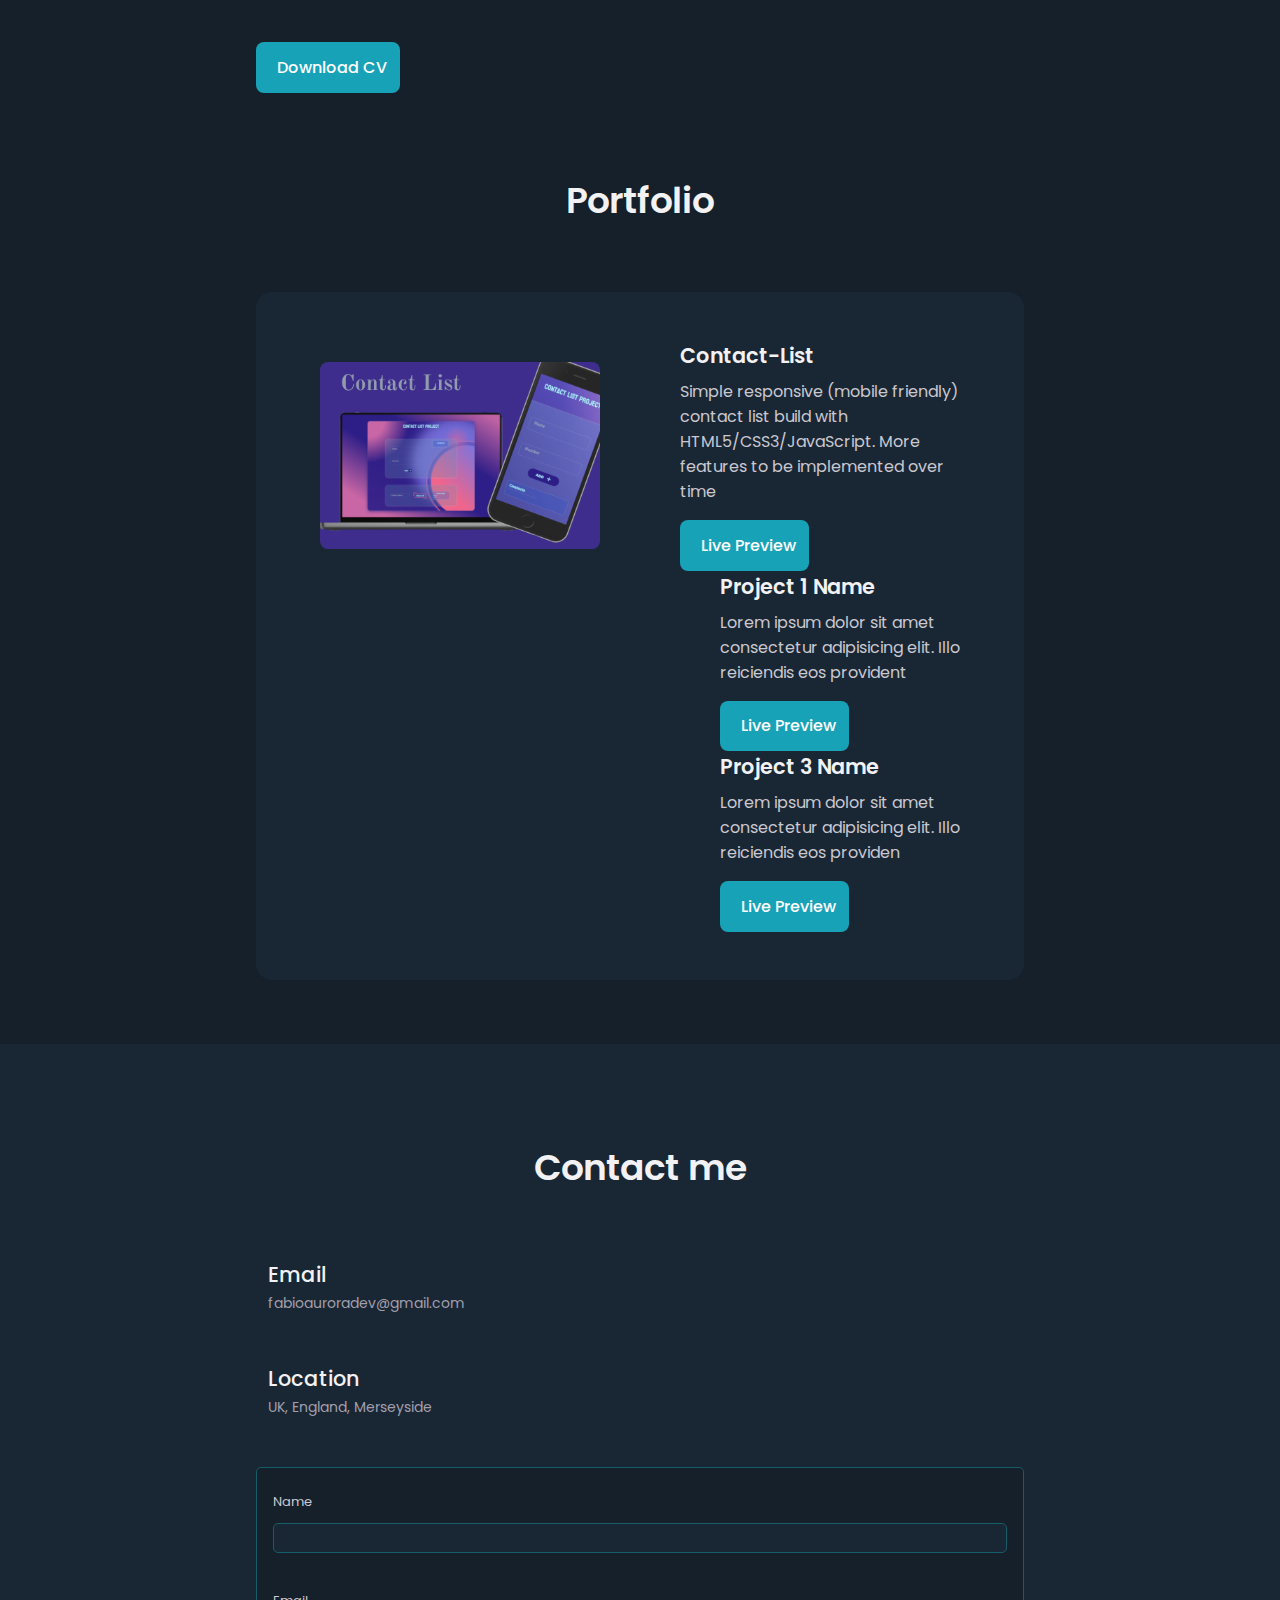
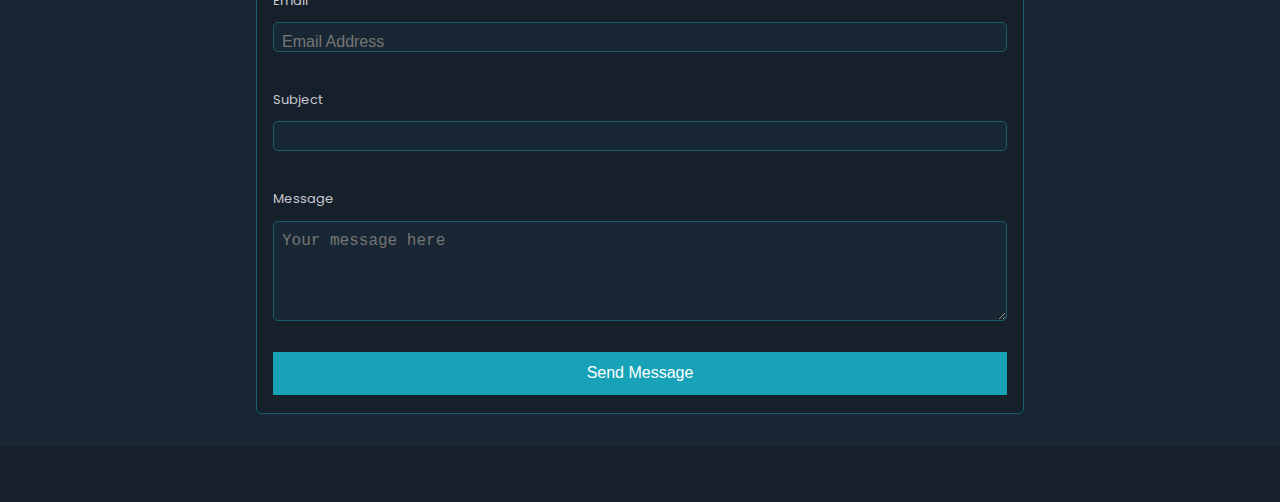
==== commit 47478919: "Added contact-list project into portfolio section" ====
--- a/index.html
+++ b/index.html
@@ -174,7 +174,7 @@
 
                     <!-- ========== Project Section 1 ========== -->
                     <div class="projects_content grid swiper-slide">
-                        <img src="images/project1.jpg" class="projects_img" alt="">
+                        <img src="images/contact-list-1.jpeg" class="projects_img" alt="">
 
                         <div class="projects_data">
                             <h3 class="projects_title">Contact-List</h3>
